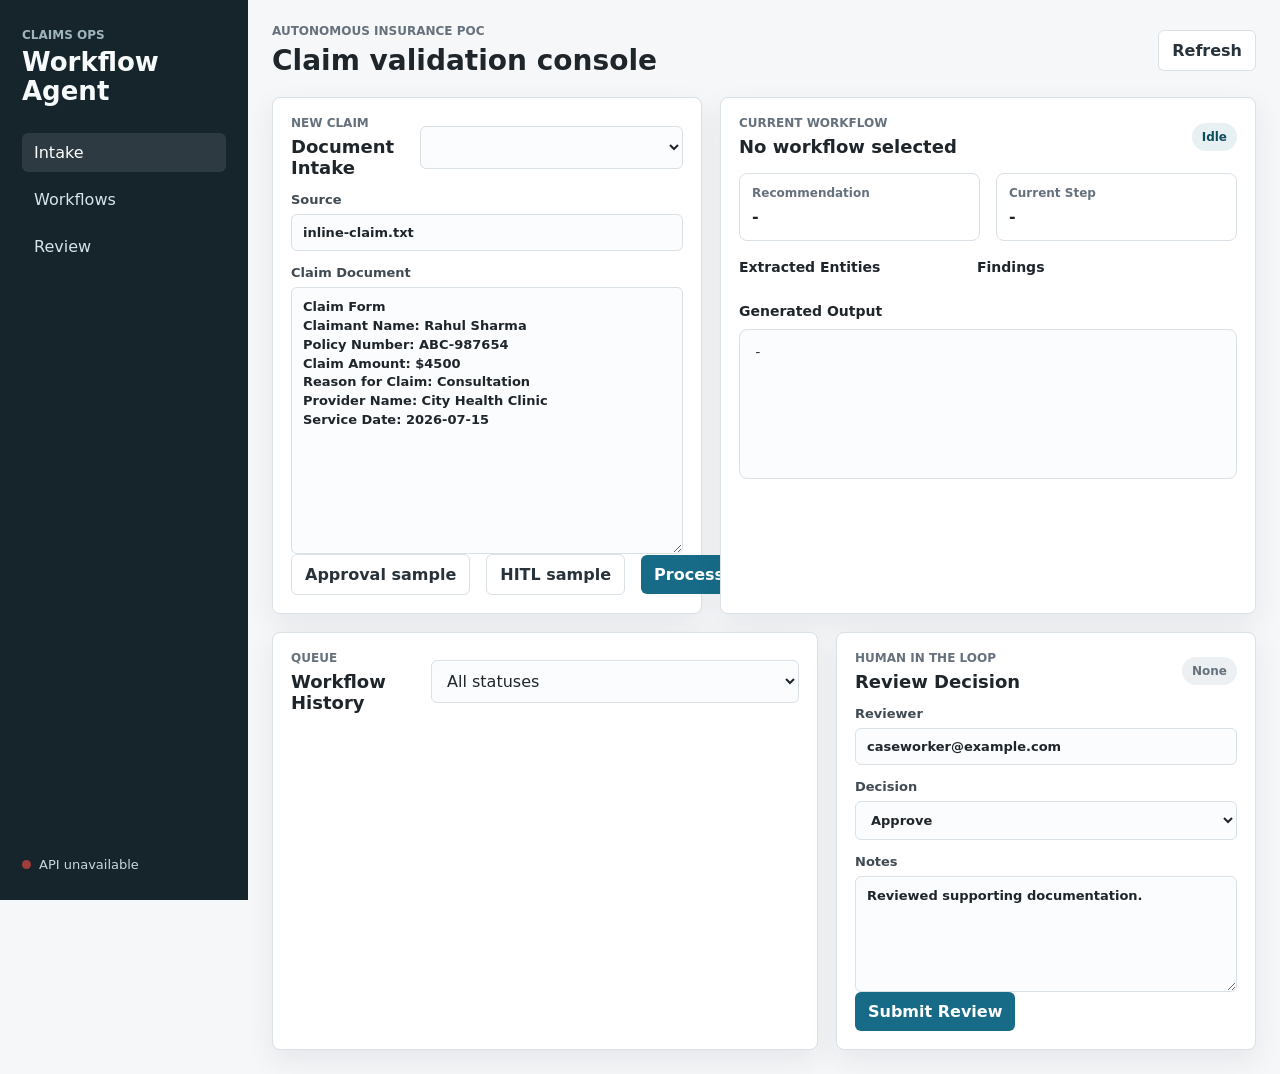
==== UI/index.html @ dbe83aab "Do some improvements" ====
<!doctype html>
<html lang="en">
  <head>
    <meta charset="utf-8" />
    <meta name="viewport" content="width=device-width, initial-scale=1" />
    <title>Autonomous Enterprise Workflow Agent</title>
    <link rel="stylesheet" href="styles.css" />
  </head>
  <body>
    <div class="app-shell">
      <aside class="sidebar">
        <div>
          <p class="eyebrow">Claims Ops</p>
          <h1>Workflow Agent</h1>
        </div>
        <nav aria-label="Workspace">
          <a href="#intake" class="nav-link active">Intake</a>
          <a href="#workflows" class="nav-link">Workflows</a>
          <a href="#review" class="nav-link">Review</a>
        </nav>
        <div class="system-status">
          <span class="status-dot" id="health-dot"></span>
          <span id="health-text">Checking API</span>
        </div>
      </aside>

      <main>
        <section class="toolbar">
          <div>
            <p class="eyebrow">Autonomous insurance POC</p>
            <h2>Claim validation console</h2>
          </div>
          <button class="secondary" id="refresh-button" type="button">Refresh</button>
        </section>

        <section class="workspace-grid">
          <form class="panel intake-panel" id="claim-form">
            <div class="panel-header">
              <div>
                <p class="eyebrow">New claim</p>
                <h3>Document Intake</h3>
              </div>
              <select id="provider-select" name="provider_id" aria-label="Provider"></select>
            </div>
            <label>
              Source
              <input id="source-name" name="source_name" value="inline-claim.txt" />
            </label>
            <label class="text-block">
              Claim Document
              <textarea id="document-text" name="document_text" rows="13"></textarea>
            </label>
            <div class="actions">
              <button type="button" class="secondary" id="sample-approved">Approval sample</button>
              <button type="button" class="secondary" id="sample-hitl">HITL sample</button>
              <button type="submit" class="primary">Process</button>
            </div>
          </form>

          <section class="panel detail-panel" aria-live="polite">
            <div class="panel-header">
              <div>
                <p class="eyebrow">Current workflow</p>
                <h3 id="workflow-title">No workflow selected</h3>
              </div>
              <span class="badge" id="workflow-status">Idle</span>
            </div>
            <div class="metric-row">
              <div>
                <span class="metric-label">Recommendation</span>
                <strong id="recommendation">-</strong>
              </div>
              <div>
                <span class="metric-label">Current Step</span>
                <strong id="current-step">-</strong>
              </div>
            </div>
            <div class="split">
              <section>
                <h4>Extracted Entities</h4>
                <dl id="entity-list" class="data-list"></dl>
              </section>
              <section>
                <h4>Findings</h4>
                <ul id="finding-list" class="finding-list"></ul>
              </section>
            </div>
            <section>
              <h4>Generated Output</h4>
              <pre id="generated-output" class="letter-output">-</pre>
            </section>
          </section>
        </section>

        <section class="lower-grid">
          <section class="panel" id="workflows">
            <div class="panel-header">
              <div>
                <p class="eyebrow">Queue</p>
                <h3>Workflow History</h3>
              </div>
              <select id="status-filter" aria-label="Status filter">
                <option value="">All statuses</option>
                <option value="WAITING_FOR_HUMAN_REVIEW">Waiting for review</option>
                <option value="APPROVED">Approved</option>
                <option value="REJECTED">Rejected</option>
                <option value="INVALID_DOCUMENT">Invalid document</option>
                <option value="UNSUPPORTED_PROVIDER">Unsupported provider</option>
              </select>
            </div>
            <div id="workflow-list" class="workflow-list"></div>
          </section>

          <form class="panel review-panel" id="review-form">
            <div class="panel-header">
              <div>
                <p class="eyebrow">Human in the loop</p>
                <h3>Review Decision</h3>
              </div>
              <span class="badge muted" id="review-workflow">None</span>
            </div>
            <label>
              Reviewer
              <input id="reviewer" value="caseworker@example.com" />
            </label>
            <label>
              Decision
              <select id="review-action">
                <option value="approve">Approve</option>
                <option value="reject">Reject</option>
                <option value="request_more_info">Request more info</option>
              </select>
            </label>
            <label class="text-block">
              Notes
              <textarea id="review-notes" rows="5">Reviewed supporting documentation.</textarea>
            </label>
            <button type="submit" class="primary">Submit Review</button>
          </form>
        </section>
      </main>
    </div>

    <template id="workflow-row-template">
      <button class="workflow-row" type="button">
        <span>
          <strong class="row-id"></strong>
          <small class="row-source"></small>
        </span>
        <span class="badge row-status"></span>
      </button>
    </template>

    <script src="config.js"></script>
    <script src="app.js"></script>
  </body>
</html>
---- UI/styles.css ----
:root {
  color-scheme: light;
  --bg: #f6f7f9;
  --panel: #ffffff;
  --ink: #1e252b;
  --muted: #65717c;
  --line: #d9e0e6;
  --accent: #176b87;
  --accent-strong: #0f4c5c;
  --success: #2f7d4f;
  --warning: #9a6700;
  --danger: #a13d3d;
  --shadow: 0 10px 28px rgba(25, 35, 45, 0.08);
  font-family: Inter, ui-sans-serif, system-ui, -apple-system, BlinkMacSystemFont, "Segoe UI", sans-serif;
}

* {
  box-sizing: border-box;
}

body {
  margin: 0;
  min-width: 320px;
  background: var(--bg);
  color: var(--ink);
}

button,
input,
select,
textarea {
  font: inherit;
}

.app-shell {
  display: grid;
  grid-template-columns: 248px minmax(0, 1fr);
  min-height: 100vh;
}

.sidebar {
  position: sticky;
  top: 0;
  height: 100vh;
  display: flex;
  flex-direction: column;
  gap: 28px;
  padding: 28px 22px;
  background: #16242b;
  color: #f7fafb;
}

.sidebar h1,
.toolbar h2,
.panel h3,
.panel h4 {
  margin: 0;
  letter-spacing: 0;
}

.sidebar h1 {
  font-size: 26px;
  line-height: 1.1;
}

.eyebrow {
  margin: 0 0 6px;
  color: var(--muted);
  font-size: 12px;
  font-weight: 700;
  text-transform: uppercase;
}

.sidebar .eyebrow {
  color: #9fb4bd;
}

nav {
  display: grid;
  gap: 8px;
}

.nav-link {
  display: block;
  padding: 10px 12px;
  border-radius: 6px;
  color: #d7e5ea;
  text-decoration: none;
}

.nav-link.active,
.nav-link:hover {
  background: rgba(255, 255, 255, 0.1);
  color: #ffffff;
}

.system-status {
  margin-top: auto;
  display: flex;
  align-items: center;
  gap: 8px;
  color: #c8d8df;
  font-size: 13px;
}

.status-dot {
  width: 9px;
  height: 9px;
  border-radius: 50%;
  background: var(--warning);
}

main {
  padding: 24px;
}

.toolbar,
.panel-header,
.actions,
.metric-row {
  display: flex;
  align-items: center;
  justify-content: space-between;
  gap: 16px;
}

.toolbar {
  margin-bottom: 20px;
}

.toolbar h2 {
  font-size: 28px;
}

.workspace-grid,
.lower-grid {
  display: grid;
  gap: 18px;
}

.workspace-grid {
  grid-template-columns: minmax(340px, 430px) minmax(0, 1fr);
}

.lower-grid {
  grid-template-columns: minmax(0, 1fr) minmax(320px, 420px);
  margin-top: 18px;
}

.panel {
  background: var(--panel);
  border: 1px solid var(--line);
  border-radius: 8px;
  box-shadow: var(--shadow);
  padding: 18px;
}

.panel h3 {
  font-size: 18px;
}

.panel h4 {
  margin: 18px 0 10px;
  font-size: 14px;
}

label {
  display: grid;
  gap: 7px;
  margin-top: 14px;
  color: #3f4a52;
  font-size: 13px;
  font-weight: 700;
}

input,
select,
textarea {
  width: 100%;
  border: 1px solid var(--line);
  border-radius: 6px;
  background: #fbfcfd;
  color: var(--ink);
  padding: 10px 11px;
}

textarea {
  resize: vertical;
  line-height: 1.45;
}

button {
  border: 0;
  border-radius: 6px;
  padding: 10px 13px;
  cursor: pointer;
  font-weight: 700;
  white-space: nowrap;
}

button:disabled {
  cursor: not-allowed;
  opacity: 0.58;
}

.primary {
  background: var(--accent);
  color: #ffffff;
}

.primary:hover {
  background: var(--accent-strong);
}

.secondary {
  border: 1px solid var(--line);
  background: #ffffff;
  color: #27323a;
}

.badge {
  display: inline-flex;
  align-items: center;
  min-height: 28px;
  max-width: 220px;
  border-radius: 999px;
  padding: 5px 10px;
  background: #e7f1f4;
  color: var(--accent-strong);
  font-size: 12px;
  font-weight: 800;
  overflow-wrap: anywhere;
}

.badge.muted {
  background: #edf0f2;
  color: var(--muted);
}

.metric-row {
  align-items: stretch;
  margin-top: 16px;
}

.metric-row > div {
  flex: 1;
  min-height: 68px;
  border: 1px solid var(--line);
  border-radius: 8px;
  padding: 12px;
}

.metric-label {
  display: block;
  color: var(--muted);
  font-size: 12px;
  font-weight: 700;
  margin-bottom: 7px;
}

.split {
  display: grid;
  grid-template-columns: minmax(220px, 0.8fr) minmax(260px, 1fr);
  gap: 18px;
}

.data-list {
  display: grid;
  grid-template-columns: max-content minmax(0, 1fr);
  gap: 8px 12px;
  margin: 0;
}

.data-list dt {
  color: var(--muted);
  font-size: 12px;
}

.data-list dd {
  margin: 0;
  font-weight: 700;
  overflow-wrap: anywhere;
}

.finding-list,
.workflow-list {
  margin: 0;
  padding: 0;
}

.finding-list {
  display: grid;
  gap: 8px;
  list-style: none;
}

.finding-list li {
  border-left: 4px solid var(--line);
  padding: 8px 10px;
  background: #fafbfc;
  font-size: 13px;
}

.finding-list li.failed {
  border-color: var(--danger);
}

.finding-list li.passed {
  border-color: var(--success);
}

.letter-output {
  min-height: 150px;
  max-height: 340px;
  overflow: auto;
  margin: 0;
  padding: 14px;
  border: 1px solid var(--line);
  border-radius: 8px;
  background: #fbfcfd;
  white-space: pre-wrap;
  line-height: 1.45;
}

.workflow-list {
  display: grid;
  gap: 8px;
}

.workflow-row {
  width: 100%;
  display: flex;
  align-items: center;
  justify-content: space-between;
  gap: 14px;
  border: 1px solid var(--line);
  background: #ffffff;
  color: var(--ink);
  text-align: left;
}

.workflow-row small {
  display: block;
  color: var(--muted);
  margin-top: 3px;
}

.workflow-row.selected {
  border-color: var(--accent);
  box-shadow: inset 3px 0 0 var(--accent);
}

@media (max-width: 980px) {
  .app-shell,
  .workspace-grid,
  .lower-grid,
  .split {
    grid-template-columns: 1fr;
  }

  .sidebar {
    position: static;
    height: auto;
  }

  nav {
    grid-template-columns: repeat(3, 1fr);
  }
}

@media (max-width: 640px) {
  main {
    padding: 16px;
  }

  .toolbar,
  .panel-header,
  .actions,
  .metric-row {
    align-items: stretch;
    flex-direction: column;
  }

  button {
    width: 100%;
  }
}
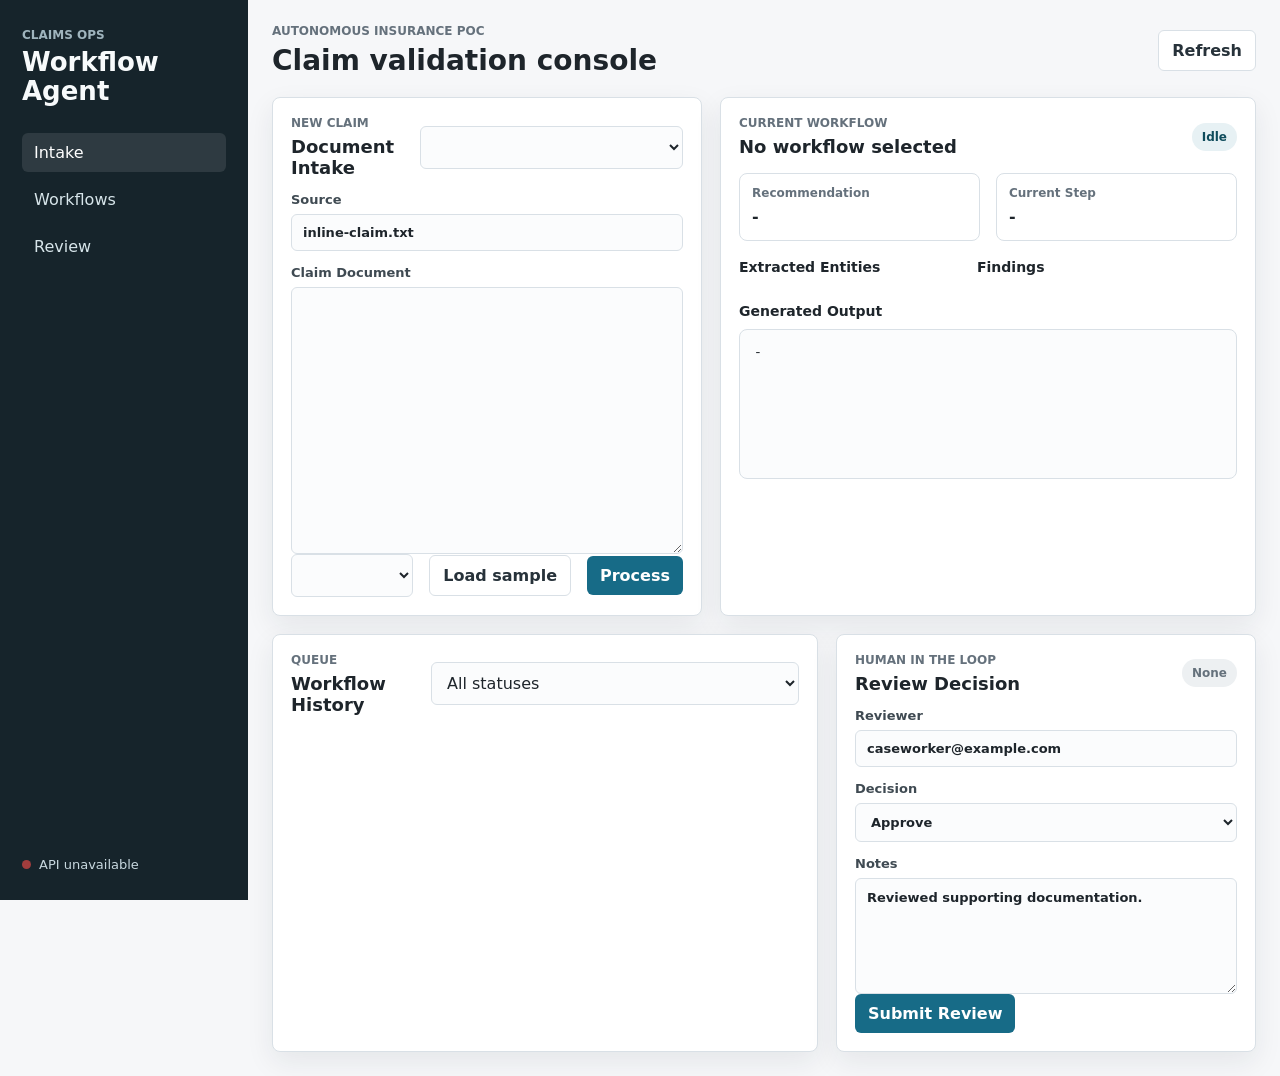
==== commit 4df5b64d: "provide support of .env" ====
--- a/UI/index.html
+++ b/UI/index.html
@@ -51,8 +51,8 @@
               <textarea id="document-text" name="document_text" rows="13"></textarea>
             </label>
             <div class="actions">
-              <button type="button" class="secondary" id="sample-approved">Approval sample</button>
-              <button type="button" class="secondary" id="sample-hitl">HITL sample</button>
+              <select id="sample-select" aria-label="Sample claim"></select>
+              <button type="button" class="secondary" id="load-sample">Load sample</button>
               <button type="submit" class="primary">Process</button>
             </div>
           </form>
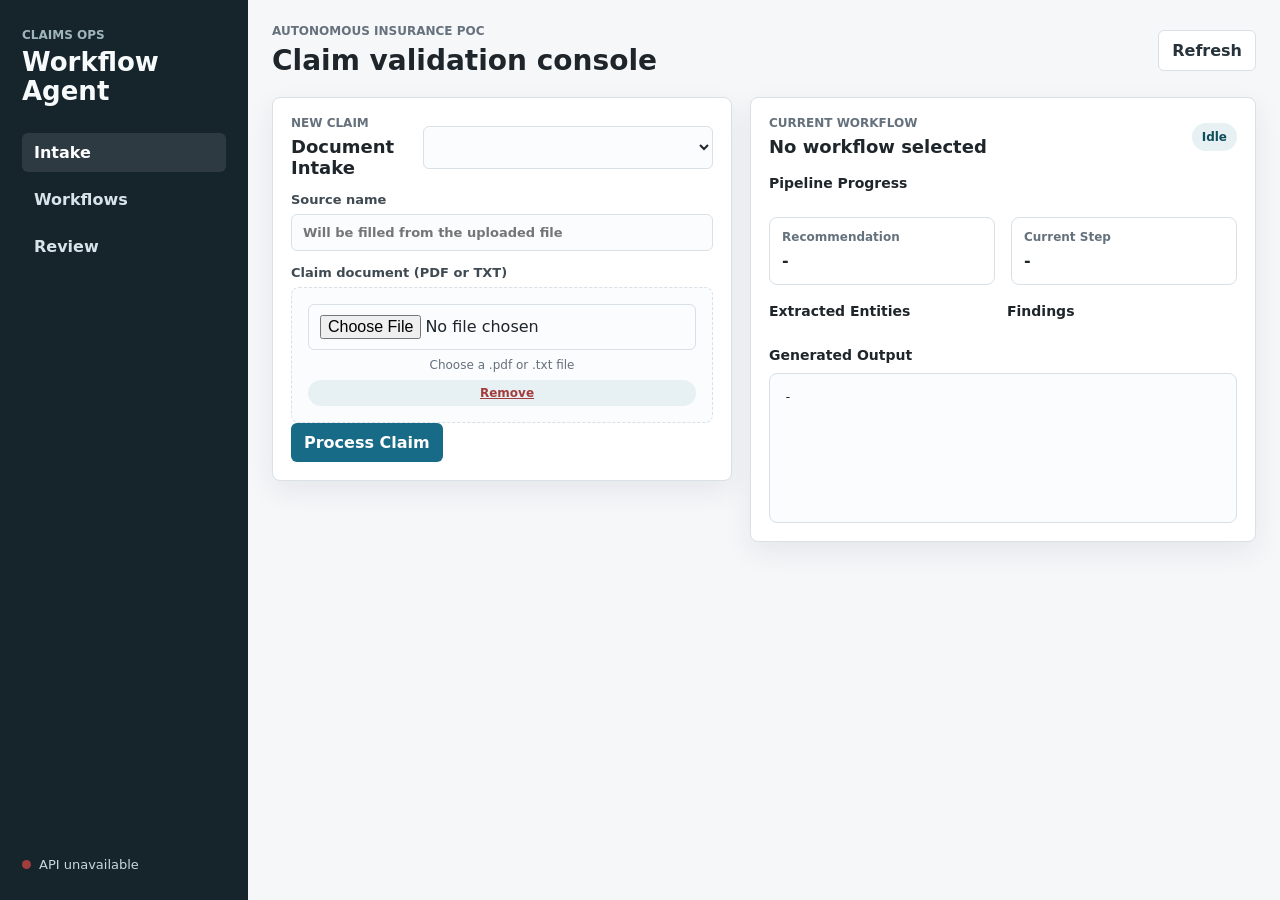
==== commit c37f7be8: "Improve UI and Process" ====
--- a/UI/index.html
+++ b/UI/index.html
@@ -14,9 +14,9 @@
           <h1>Workflow Agent</h1>
         </div>
         <nav aria-label="Workspace">
-          <a href="#intake" class="nav-link active">Intake</a>
-          <a href="#workflows" class="nav-link">Workflows</a>
-          <a href="#review" class="nav-link">Review</a>
+          <button type="button" class="nav-link active" data-view="intake">Intake</button>
+          <button type="button" class="nav-link" data-view="workflows">Workflows</button>
+          <button type="button" class="nav-link" data-view="review">Review</button>
         </nav>
         <div class="system-status">
           <span class="status-dot" id="health-dot"></span>
@@ -34,28 +34,84 @@
         </section>
 
         <section class="workspace-grid">
-          <form class="panel intake-panel" id="claim-form">
-            <div class="panel-header">
-              <div>
-                <p class="eyebrow">New claim</p>
-                <h3>Document Intake</h3>
+          <div class="tab-content">
+            <form class="panel active" id="claim-form" data-view-panel="intake">
+              <div class="panel-header">
+                <div>
+                  <p class="eyebrow">New claim</p>
+                  <h3>Document Intake</h3>
+                </div>
+                <select id="provider-select" name="provider_id" aria-label="Provider"></select>
               </div>
-              <select id="provider-select" name="provider_id" aria-label="Provider"></select>
-            </div>
-            <label>
-              Source
-              <input id="source-name" name="source_name" value="inline-claim.txt" />
-            </label>
-            <label class="text-block">
-              Claim Document
-              <textarea id="document-text" name="document_text" rows="13"></textarea>
-            </label>
-            <div class="actions">
-              <select id="sample-select" aria-label="Sample claim"></select>
-              <button type="button" class="secondary" id="load-sample">Load sample</button>
-              <button type="submit" class="primary">Process</button>
-            </div>
-          </form>
+
+              <label>
+                Source name
+                <input id="source-name" name="source_name" placeholder="Will be filled from the uploaded file" readonly />
+              </label>
+
+              <div class="field">
+                <span class="field-label">Claim document (PDF or TXT)</span>
+                <div class="upload-dropzone" id="upload-dropzone">
+                  <input id="document-file" type="file" accept=".pdf,.txt,text/plain,application/pdf" required />
+                  <p class="upload-hint">Choose a .pdf or .txt file</p>
+                  <div class="file-chip" id="file-chip" hidden>
+                    <span id="file-name"></span>
+                    <button type="button" class="link-button" id="clear-file">Remove</button>
+                  </div>
+                </div>
+                <p class="field-error" id="file-error" hidden></p>
+              </div>
+
+              <div class="actions">
+                <button type="submit" class="primary">Process Claim</button>
+              </div>
+            </form>
+
+            <section class="panel" id="workflows-panel" data-view-panel="workflows">
+              <div class="panel-header">
+                <div>
+                  <p class="eyebrow">Queue</p>
+                  <h3>Workflow History</h3>
+                </div>
+                <select id="status-filter" aria-label="Status filter">
+                  <option value="">All statuses</option>
+                  <option value="WAITING_FOR_HUMAN_REVIEW">Waiting for review</option>
+                  <option value="APPROVED">Approved</option>
+                  <option value="REJECTED">Rejected</option>
+                  <option value="INVALID_DOCUMENT">Invalid document</option>
+                  <option value="UNSUPPORTED_PROVIDER">Unsupported provider</option>
+                </select>
+              </div>
+              <div id="workflow-list" class="workflow-list"></div>
+            </section>
+
+            <form class="panel review-panel" id="review-form" data-view-panel="review">
+              <div class="panel-header">
+                <div>
+                  <p class="eyebrow">Human in the loop</p>
+                  <h3>Review Decision</h3>
+                </div>
+                <span class="badge muted" id="review-workflow">None</span>
+              </div>
+              <label>
+                Reviewer
+                <input id="reviewer" value="caseworker@example.com" />
+              </label>
+              <label>
+                Decision
+                <select id="review-action">
+                  <option value="approve">Approve</option>
+                  <option value="reject">Reject</option>
+                  <option value="request_more_info">Request more info</option>
+                </select>
+              </label>
+              <label class="text-block">
+                Notes
+                <textarea id="review-notes" rows="5">Reviewed supporting documentation.</textarea>
+              </label>
+              <button type="submit" class="primary">Submit Review</button>
+            </form>
+          </div>
 
           <section class="panel detail-panel" aria-live="polite">
             <div class="panel-header">
@@ -65,6 +121,10 @@
               </div>
               <span class="badge" id="workflow-status">Idle</span>
             </div>
+
+            <h4>Pipeline Progress</h4>
+            <ol class="pipeline-stepper" id="pipeline-stepper"></ol>
+
             <div class="metric-row">
               <div>
                 <span class="metric-label">Recommendation</span>
@@ -91,53 +151,6 @@
             </section>
           </section>
         </section>
-
-        <section class="lower-grid">
-          <section class="panel" id="workflows">
-            <div class="panel-header">
-              <div>
-                <p class="eyebrow">Queue</p>
-                <h3>Workflow History</h3>
-              </div>
-              <select id="status-filter" aria-label="Status filter">
-                <option value="">All statuses</option>
-                <option value="WAITING_FOR_HUMAN_REVIEW">Waiting for review</option>
-                <option value="APPROVED">Approved</option>
-                <option value="REJECTED">Rejected</option>
-                <option value="INVALID_DOCUMENT">Invalid document</option>
-                <option value="UNSUPPORTED_PROVIDER">Unsupported provider</option>
-              </select>
-            </div>
-            <div id="workflow-list" class="workflow-list"></div>
-          </section>
-
-          <form class="panel review-panel" id="review-form">
-            <div class="panel-header">
-              <div>
-                <p class="eyebrow">Human in the loop</p>
-                <h3>Review Decision</h3>
-              </div>
-              <span class="badge muted" id="review-workflow">None</span>
-            </div>
-            <label>
-              Reviewer
-              <input id="reviewer" value="caseworker@example.com" />
-            </label>
-            <label>
-              Decision
-              <select id="review-action">
-                <option value="approve">Approve</option>
-                <option value="reject">Reject</option>
-                <option value="request_more_info">Request more info</option>
-              </select>
-            </label>
-            <label class="text-block">
-              Notes
-              <textarea id="review-notes" rows="5">Reviewed supporting documentation.</textarea>
-            </label>
-            <button type="submit" class="primary">Submit Review</button>
-          </form>
-        </section>
       </main>
     </div>
 
--- a/UI/styles.css
+++ b/UI/styles.css
@@ -82,10 +82,16 @@
 
 .nav-link {
   display: block;
+  width: 100%;
   padding: 10px 12px;
   border-radius: 6px;
+  border: 0;
+  background: transparent;
   color: #d7e5ea;
   text-decoration: none;
+  text-align: left;
+  font-weight: 700;
+  cursor: pointer;
 }
 
 .nav-link.active,
@@ -132,19 +138,23 @@
   font-size: 28px;
 }
 
-.workspace-grid,
-.lower-grid {
+.workspace-grid {
   display: grid;
   gap: 18px;
-}
-
-.workspace-grid {
-  grid-template-columns: minmax(340px, 430px) minmax(0, 1fr);
-}
-
-.lower-grid {
-  grid-template-columns: minmax(0, 1fr) minmax(320px, 420px);
-  margin-top: 18px;
+  grid-template-columns: minmax(360px, 460px) minmax(0, 1fr);
+  align-items: start;
+}
+
+.tab-content {
+  display: grid;
+}
+
+[data-view-panel] {
+  display: none;
+}
+
+[data-view-panel].active {
+  display: grid;
 }
 
 .panel {
@@ -350,10 +360,149 @@
   box-shadow: inset 3px 0 0 var(--accent);
 }
 
+.field {
+  margin-top: 14px;
+}
+
+.field-label {
+  display: block;
+  margin-bottom: 7px;
+  color: #3f4a52;
+  font-size: 13px;
+  font-weight: 700;
+}
+
+.upload-dropzone {
+  position: relative;
+  display: grid;
+  gap: 8px;
+  border: 1px dashed var(--line);
+  border-radius: 8px;
+  background: #fbfcfd;
+  padding: 16px;
+  text-align: center;
+}
+
+.upload-dropzone:focus-within {
+  border-color: var(--accent);
+}
+
+.upload-dropzone input[type="file"] {
+  cursor: pointer;
+}
+
+.upload-hint {
+  margin: 0;
+  color: var(--muted);
+  font-size: 12px;
+}
+
+.file-chip {
+  display: flex;
+  align-items: center;
+  justify-content: center;
+  gap: 10px;
+  padding: 6px 10px;
+  border-radius: 999px;
+  background: #e7f1f4;
+  color: var(--accent-strong);
+  font-size: 12px;
+  font-weight: 700;
+}
+
+.link-button {
+  border: 0;
+  background: none;
+  padding: 0;
+  color: var(--danger);
+  font-size: 12px;
+  font-weight: 700;
+  text-decoration: underline;
+  cursor: pointer;
+}
+
+.field-error {
+  margin: 6px 0 0;
+  color: var(--danger);
+  font-size: 12px;
+  font-weight: 700;
+}
+
+.pipeline-stepper {
+  display: grid;
+  gap: 6px;
+  margin: 10px 0 0;
+  padding: 0;
+  list-style: none;
+}
+
+.step {
+  display: grid;
+  grid-template-columns: 14px 1fr auto;
+  align-items: center;
+  gap: 10px;
+  padding: 7px 10px;
+  border-radius: 6px;
+  border: 1px solid var(--line);
+  background: #fafbfc;
+  font-size: 13px;
+}
+
+.step-marker {
+  width: 10px;
+  height: 10px;
+  border-radius: 50%;
+  background: var(--line);
+}
+
+.step-label {
+  font-weight: 700;
+}
+
+.step-state {
+  font-size: 11px;
+  font-weight: 800;
+  text-transform: uppercase;
+  color: var(--muted);
+}
+
+.step-done {
+  border-color: var(--success);
+  background: #f2f8f4;
+}
+
+.step-done .step-marker {
+  background: var(--success);
+}
+
+.step-done .step-state {
+  color: var(--success);
+}
+
+.step-waiting {
+  border-color: var(--warning);
+  background: #fdf7ec;
+}
+
+.step-waiting .step-marker {
+  background: var(--warning);
+}
+
+.step-waiting .step-state {
+  color: var(--warning);
+}
+
+.step-skipped {
+  opacity: 0.55;
+}
+
+.step-pending .step-state {
+  color: var(--muted);
+}
+
 @media (max-width: 980px) {
   .app-shell,
   .workspace-grid,
-  .lower-grid,
   .split {
     grid-template-columns: 1fr;
   }
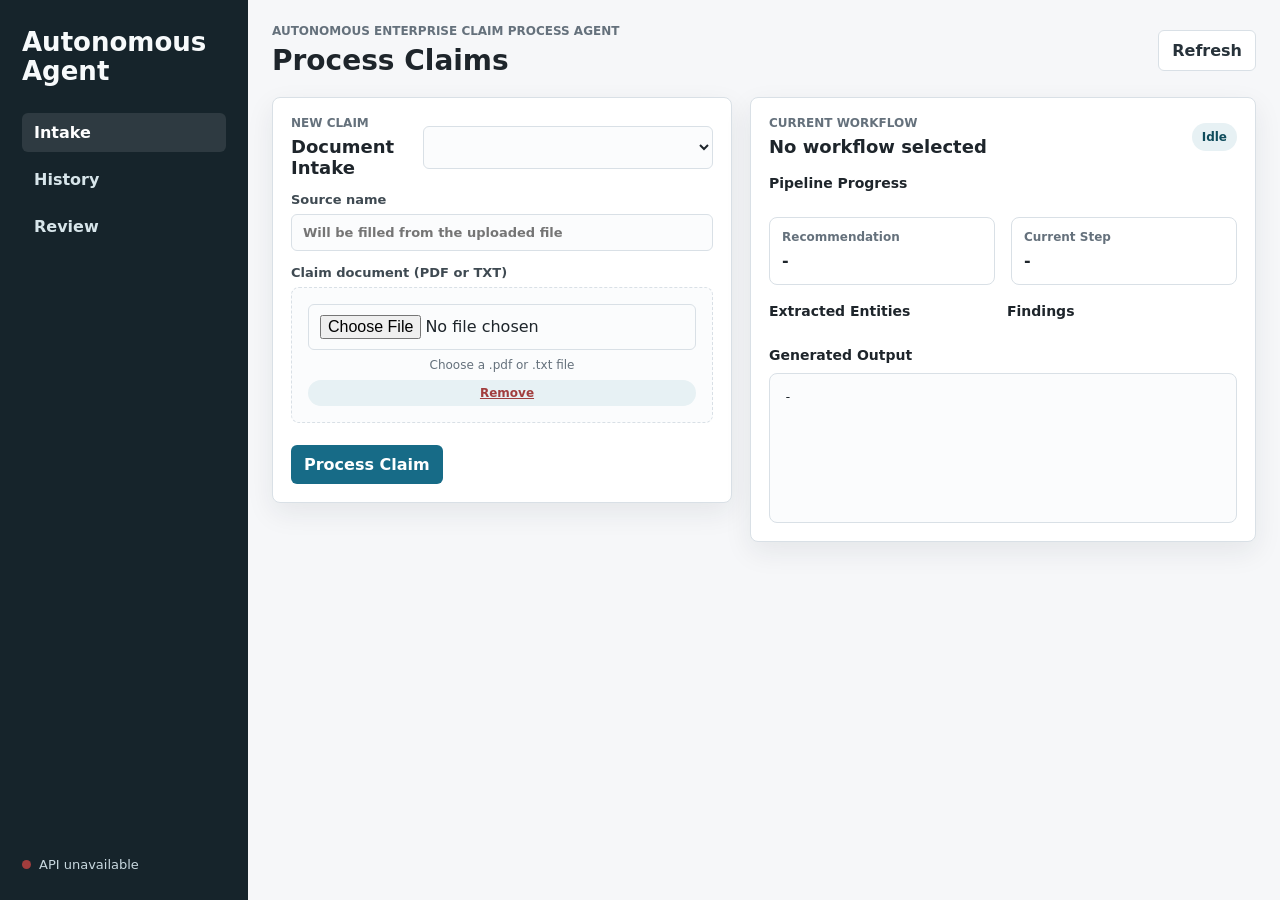
==== commit 74186928: "Do minor UI updates" ====
--- a/UI/index.html
+++ b/UI/index.html
@@ -4,18 +4,26 @@
     <meta charset="utf-8" />
     <meta name="viewport" content="width=device-width, initial-scale=1" />
     <title>Autonomous Enterprise Workflow Agent</title>
-    <link rel="stylesheet" href="styles.css" />
+    <!-- Dev cache-buster: the static server sends no cache headers, so browsers
+         hold on to old styles.css/app.js across reloads. Loading them with a
+         per-load version query forces a fresh fetch every time. -->
+    <script>
+      window.__ASSET_VERSION__ = Date.now();
+      document.write(
+        '<link rel="stylesheet" href="styles.css?v=' + window.__ASSET_VERSION__ + '">'
+      );
+    </script>
   </head>
   <body>
     <div class="app-shell">
       <aside class="sidebar">
         <div>
-          <p class="eyebrow">Claims Ops</p>
-          <h1>Workflow Agent</h1>
+<!--          <p class="eyebrow">Claims Ops</p>-->
+          <h1>Autonomous Agent</h1>
         </div>
         <nav aria-label="Workspace">
           <button type="button" class="nav-link active" data-view="intake">Intake</button>
-          <button type="button" class="nav-link" data-view="workflows">Workflows</button>
+          <button type="button" class="nav-link" data-view="workflows">History</button>
           <button type="button" class="nav-link" data-view="review">Review</button>
         </nav>
         <div class="system-status">
@@ -27,8 +35,8 @@
       <main>
         <section class="toolbar">
           <div>
-            <p class="eyebrow">Autonomous insurance POC</p>
-            <h2>Claim validation console</h2>
+            <p class="eyebrow">Autonomous Enterprise Claim Process Agent</p>
+            <h2 id="view-title">Process Claims</h2>
           </div>
           <button class="secondary" id="refresh-button" type="button">Refresh</button>
         </section>
@@ -82,7 +90,7 @@
                   <option value="UNSUPPORTED_PROVIDER">Unsupported provider</option>
                 </select>
               </div>
-              <div id="workflow-list" class="workflow-list"></div>
+              <div id="workflow-list" class="workflow-list" style="margin-top:10px;"></div>
             </section>
 
             <form class="panel review-panel" id="review-form" data-view-panel="review">
@@ -164,7 +172,21 @@
       </button>
     </template>
 
-    <script src="config.js"></script>
-    <script src="app.js"></script>
+    <!-- config.js first (sets API base URL), then app.js; both cache-busted
+         with the same per-load version so edits show on a normal reload. -->
+    <script>
+      (function () {
+        var v = window.__ASSET_VERSION__ || Date.now();
+        function load(src, next) {
+          var s = document.createElement("script");
+          s.src = src + "?v=" + v;
+          s.onload = next || null;
+          document.body.appendChild(s);
+        }
+        load("config.js", function () {
+          load("app.js");
+        });
+      })();
+    </script>
   </body>
 </html>
--- a/UI/styles.css
+++ b/UI/styles.css
@@ -247,6 +247,14 @@
   color: var(--muted);
 }
 
+.actions {
+  margin-top: 22px;
+}
+
+.review-panel > button[type="submit"] {
+  margin-top: 22px;
+}
+
 .metric-row {
   align-items: stretch;
   margin-top: 16px;
@@ -347,10 +355,29 @@
   background: #ffffff;
   color: var(--ink);
   text-align: left;
+  white-space: normal;
+}
+
+/* Left cell (id + source) may shrink and truncate; status badge keeps its size
+   so a long status like WAITING_FOR_HUMAN_REVIEW never overflows the column. */
+.workflow-row > span:first-child {
+  min-width: 0;
+}
+
+.workflow-row .row-id,
+.workflow-row .row-source {
+  display: block;
+  overflow: hidden;
+  text-overflow: ellipsis;
+  white-space: nowrap;
+}
+
+.workflow-row .row-status {
+  flex-shrink: 0;
+  max-width: 160px;
 }
 
 .workflow-row small {
-  display: block;
   color: var(--muted);
   margin-top: 3px;
 }
@@ -397,17 +424,34 @@
   font-size: 12px;
 }
 
+/* Readonly Source name field: clip long file names with an ellipsis. */
+#source-name {
+  text-overflow: ellipsis;
+}
+
 .file-chip {
   display: flex;
   align-items: center;
   justify-content: center;
   gap: 10px;
+  max-width: 100%;
   padding: 6px 10px;
   border-radius: 999px;
   background: #e7f1f4;
   color: var(--accent-strong);
   font-size: 12px;
   font-weight: 700;
+}
+
+.file-chip #file-name {
+  min-width: 0;
+  overflow: hidden;
+  text-overflow: ellipsis;
+  white-space: nowrap;
+}
+
+.file-chip .link-button {
+  flex-shrink: 0;
 }
 
 .link-button {
